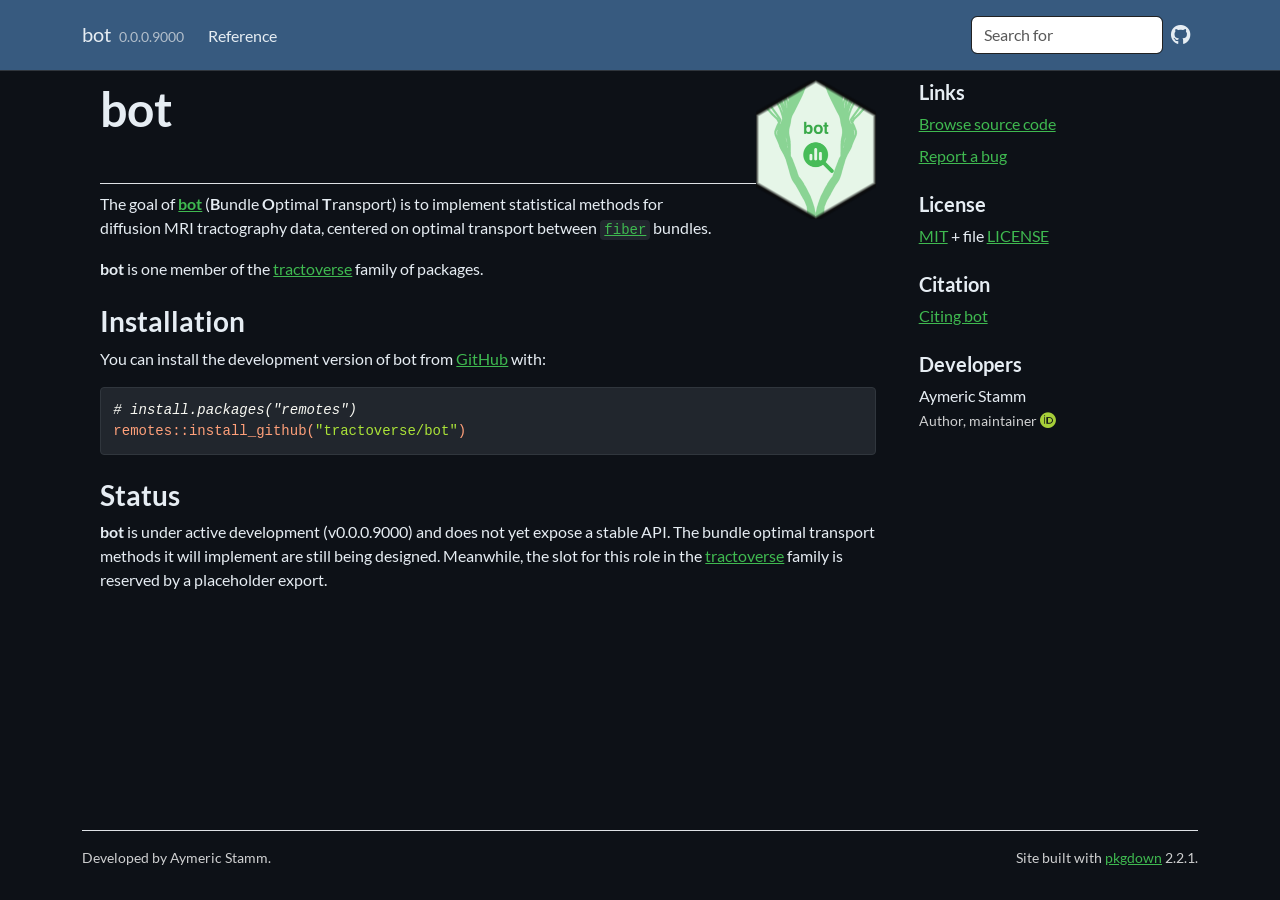
==== index.html @ 8c868c84 "Deploying to gh-pages from @ tractoverse/bot@d39c0becf7a06a088286a66fc996178bd0e850d5 🚀" ====
<!DOCTYPE html>
<!-- Generated by pkgdown: do not edit by hand --><html lang="en">
<head>
<meta charset="UTF-8">
<meta http-equiv="X-UA-Compatible" content="IE=edge">
<meta name="viewport" content="width=device-width, initial-scale=1, shrink-to-fit=no">
<title>Bundle Optimal Transport • bot</title>
<!-- favicons --><link rel="icon" type="image/png" sizes="96x96" href="favicon-96x96.png">
<link rel="icon" type="”image/svg+xml”" href="favicon.svg">
<link rel="apple-touch-icon" sizes="180x180" href="apple-touch-icon.png">
<link rel="icon" sizes="any" href="favicon.ico">
<link rel="manifest" href="site.webmanifest">
<script src="deps/jquery-3.6.0/jquery-3.6.0.min.js"></script><meta name="viewport" content="width=device-width, initial-scale=1, shrink-to-fit=no">
<link href="deps/bootstrap-5.3.8/bootstrap.min.css" rel="stylesheet">
<script src="deps/bootstrap-5.3.8/bootstrap.bundle.min.js"></script><link href="deps/font-awesome-6.5.2/css/all.min.css" rel="stylesheet">
<link href="deps/font-awesome-6.5.2/css/v4-shims.min.css" rel="stylesheet">
<script src="deps/headroom-0.11.0/headroom.min.js"></script><script src="deps/headroom-0.11.0/jQuery.headroom.min.js"></script><script src="deps/bootstrap-toc-1.0.1/bootstrap-toc.min.js"></script><script src="deps/clipboard.js-2.0.11/clipboard.min.js"></script><script src="deps/search-1.0.0/autocomplete.jquery.min.js"></script><script src="deps/search-1.0.0/fuse.min.js"></script><script src="deps/search-1.0.0/mark.min.js"></script><!-- pkgdown --><script src="pkgdown.js"></script><meta property="og:title" content="Bundle Optimal Transport">
<meta name="description" content="Statistical methods for diffusion MRI tractography data, centered on optimal transport between fiber bundles. Part of the tractoverse family of packages.">
<meta property="og:description" content="Statistical methods for diffusion MRI tractography data, centered on optimal transport between fiber bundles. Part of the tractoverse family of packages.">
<meta property="og:image" content="https://tractoverse.github.io/bot/logo.png">
<link rel="stylesheet" href="https://cdn.jsdelivr.net/npm/bootstrap-icons@1.11.3/font/bootstrap-icons.min.css">
</head>
<body>
    <a href="#main" class="visually-hidden-focusable">Skip to contents</a>


    <nav class="navbar navbar-expand-lg fixed-top bg-primary" data-bs-theme="dark" aria-label="Site navigation"><div class="container">

    <a class="navbar-brand me-2" href="index.html">bot</a>

    <small class="nav-text text-muted me-auto" data-bs-toggle="tooltip" data-bs-placement="bottom" title="">0.0.0.9000</small>


    <button class="navbar-toggler" type="button" data-bs-toggle="collapse" data-bs-target="#navbar" aria-controls="navbar" aria-expanded="false" aria-label="Toggle navigation">
      <span class="navbar-toggler-icon"></span>
    </button>

    <div id="navbar" class="collapse navbar-collapse ms-3">
      <ul class="navbar-nav me-auto">
<li class="nav-item"><a class="nav-link" href="reference/index.html">Reference</a></li>
      </ul>
<ul class="navbar-nav">
<li class="nav-item"><form class="form-inline" role="search">
 <input class="form-control" type="search" name="search-input" id="search-input" autocomplete="off" aria-label="Search site" placeholder="Search for" data-search-index="search.json">
</form></li>
<li class="nav-item"><a class="external-link nav-link" href="https://github.com/tractoverse/bot/" aria-label="GitHub"><span class="fa fab fa-github fa-lg"></span></a></li>
      </ul>
</div>


  </div>
</nav><div class="container template-home">
<div class="row">
  <main id="main" class="col-md-9"><div class="section level1">
<div class="page-header">
<img src="logo.png" class="logo" alt=""><h1 id="bot-">bot 
<a class="anchor" aria-label="anchor" href="#bot-"></a>
</h1>
</div>
<p>The goal of <a href="https://tractoverse.github.io/bot/"><strong>bot</strong></a> (<strong>B</strong>undle <strong>O</strong>ptimal <strong>T</strong>ransport) is to implement statistical methods for diffusion MRI tractography data, centered on optimal transport between <a href="https://tractoverse.github.io/fiber/" class="external-link"><code>fiber</code></a> bundles.</p>
<p><strong>bot</strong> is one member of the <a href="https://tractoverse.github.io/" class="external-link">tractoverse</a> family of packages.</p>
<div class="section level2">
<h2 id="installation">Installation<a class="anchor" aria-label="anchor" href="#installation"></a>
</h2>
<p>You can install the development version of bot from <a href="https://github.com/" class="external-link">GitHub</a> with:</p>
<div class="sourceCode" id="cb1"><pre class="downlit sourceCode r">
<code class="sourceCode R"><span><span class="co"># install.packages("remotes")</span></span>
<span><span class="fu">remotes</span><span class="fu">::</span><span class="fu">install_github</span><span class="op">(</span><span class="st">"tractoverse/bot"</span><span class="op">)</span></span></code></pre></div>
</div>
<div class="section level2">
<h2 id="status">Status<a class="anchor" aria-label="anchor" href="#status"></a>
</h2>
<p><strong>bot</strong> is under active development (v0.0.0.9000) and does not yet expose a stable API. The bundle optimal transport methods it will implement are still being designed. Meanwhile, the slot for this role in the <a href="https://tractoverse.github.io/" class="external-link">tractoverse</a> family is reserved by a placeholder export.</p>
</div>
</div>
  </main><aside class="col-md-3"><div class="links">
<h2 data-toc-skip>Links</h2>
<ul class="list-unstyled">
<li><a href="https://github.com/tractoverse/bot/" class="external-link">Browse source code</a></li>
<li><a href="https://github.com/tractoverse/bot/issues" class="external-link">Report a bug</a></li>
</ul>
</div>

<div class="license">
<h2 data-toc-skip>License</h2>
<ul class="list-unstyled">
<li>
<a href="https://opensource.org/licenses/mit-license.php" class="external-link">MIT</a> + file <a href="LICENSE-text.html">LICENSE</a>
</li>
</ul>
</div>


<div class="citation">
<h2 data-toc-skip>Citation</h2>
<ul class="list-unstyled">
<li><a href="authors.html#citation">Citing bot</a></li>
</ul>
</div>

<div class="developers">
<h2 data-toc-skip>Developers</h2>
<ul class="list-unstyled">
<li>Aymeric Stamm <br><small class="roles"> Author, maintainer </small> <a href="https://orcid.org/0000-0002-8725-3654" target="orcid.widget" aria-label="ORCID" class="external-link"><span class="fab fa-orcid orcid" aria-hidden="true"></span></a>  </li>
</ul>
</div>



  </aside>
</div>


    <footer><div class="pkgdown-footer-left">
  <p>Developed by Aymeric Stamm.</p>
</div>

<div class="pkgdown-footer-right">
  <p>Site built with <a href="https://pkgdown.r-lib.org/" class="external-link">pkgdown</a> 2.2.1.</p>
</div>

    </footer>
</div>





  </body>
</html>
---- deps/font-awesome-6.5.2/css/v4-shims.min.css ----
/*!
 * Font Awesome Free 6.5.2 by @fontawesome - https://fontawesome.com
 * License - https://fontawesome.com/license/free (Icons: CC BY 4.0, Fonts: SIL OFL 1.1, Code: MIT License)
 * Copyright 2024 Fonticons, Inc.
 */
.fa.fa-glass:before{content:"\f000"}.fa.fa-envelope-o{font-family:"Font Awesome 6 Free";font-weight:400}.fa.fa-envelope-o:before{content:"\f0e0"}.fa.fa-star-o{font-family:"Font Awesome 6 Free";font-weight:400}.fa.fa-star-o:before{content:"\f005"}.fa.fa-close:before,.fa.fa-remove:before{content:"\f00d"}.fa.fa-gear:before{content:"\f013"}.fa.fa-trash-o{font-family:"Font Awesome 6 Free";font-weight:400}.fa.fa-trash-o:before{content:"\f2ed"}.fa.fa-home:before{content:"\f015"}.fa.fa-file-o{font-family:"Font Awesome 6 Free";font-weight:400}.fa.fa-file-o:before{content:"\f15b"}.fa.fa-clock-o{font-family:"Font Awesome 6 Free";font-weight:400}.fa.fa-clock-o:before{content:"\f017"}.fa.fa-arrow-circle-o-down{font-family:"Font Awesome 6 Free";font-weight:400}.fa.fa-arrow-circle-o-down:before{content:"\f358"}.fa.fa-arrow-circle-o-up{font-family:"Font Awesome 6 Free";font-weight:400}.fa.fa-arrow-circle-o-up:before{content:"\f35b"}.fa.fa-play-circle-o{font-family:"Font Awesome 6 Free";font-weight:400}.fa.fa-play-circle-o:before{content:"\f144"}.fa.fa-repeat:before,.fa.fa-rotate-right:before{content:"\f01e"}.fa.fa-refresh:before{content:"\f021"}.fa.fa-list-alt{font-family:"Font Awesome 6 Free";font-weight:400}.fa.fa-list-alt:before{content:"\f022"}.fa.fa-dedent:before{content:"\f03b"}.fa.fa-video-camera:before{content:"\f03d"}.fa.fa-picture-o{font-family:"Font Awesome 6 Free";font-weight:400}.fa.fa-picture-o:before{content:"\f03e"}.fa.fa-photo{font-family:"Font Awesome 6 Free";font-weight:400}.fa.fa-photo:before{content:"\f03e"}.fa.fa-image{font-family:"Font Awesome 6 Free";font-weight:400}.fa.fa-image:before{content:"\f03e"}.fa.fa-map-marker:before{content:"\f3c5"}.fa.fa-pencil-square-o{font-family:"Font Awesome 6 Free";font-weight:400}.fa.fa-pencil-square-o:before{content:"\f044"}.fa.fa-edit{font-family:"Font Awesome 6 Free";font-weight:400}.fa.fa-edit:before{content:"\f044"}.fa.fa-share-square-o:before{content:"\f14d"}.fa.fa-check-square-o{font-family:"Font Awesome 6 Free";font-weight:400}.fa.fa-check-square-o:before{content:"\f14a"}.fa.fa-arrows:before{content:"\f0b2"}.fa.fa-times-circle-o{font-family:"Font Awesome 6 Free";font-weight:400}.fa.fa-times-circle-o:before{content:"\f057"}.fa.fa-check-circle-o{font-family:"Font Awesome 6 Free";font-weight:400}.fa.fa-check-circle-o:before{content:"\f058"}.fa.fa-mail-forward:before{content:"\f064"}.fa.fa-expand:before{content:"\f424"}.fa.fa-compress:before{content:"\f422"}.fa.fa-eye,.fa.fa-eye-slash{font-family:"Font Awesome 6 Free";font-weight:400}.fa.fa-warning:before{content:"\f071"}.fa.fa-calendar:before{content:"\f073"}.fa.fa-arrows-v:before{content:"\f338"}.fa.fa-arrows-h:before{content:"\f337"}.fa.fa-bar-chart-o:before,.fa.fa-bar-chart:before{content:"\e0e3"}.fa.fa-twitter-square{font-family:"Font Awesome 6 Brands";font-weight:400}.fa.fa-twitter-square:before{content:"\f081"}.fa.fa-facebook-square{font-family:"Font Awesome 6 Brands";font-weight:400}.fa.fa-facebook-square:before{content:"\f082"}.fa.fa-gears:before{content:"\f085"}.fa.fa-thumbs-o-up{font-family:"Font Awesome 6 Free";font-weight:400}.fa.fa-thumbs-o-up:before{content:"\f164"}.fa.fa-thumbs-o-down{font-family:"Font Awesome 6 Free";font-weight:400}.fa.fa-thumbs-o-down:before{content:"\f165"}.fa.fa-heart-o{font-family:"Font Awesome 6 Free";font-weight:400}.fa.fa-heart-o:before{content:"\f004"}.fa.fa-sign-out:before{content:"\f2f5"}.fa.fa-linkedin-square{font-family:"Font Awesome 6 Brands";font-weight:400}.fa.fa-linkedin-square:before{content:"\f08c"}.fa.fa-thumb-tack:before{content:"\f08d"}.fa.fa-external-link:before{content:"\f35d"}.fa.fa-sign-in:before{content:"\f2f6"}.fa.fa-github-square{font-family:"Font Awesome 6 Brands";font-weight:400}.fa.fa-github-square:before{content:"\f092"}.fa.fa-lemon-o{font-family:"Font Awesome 6 Free";font-weight:400}.fa.fa-lemon-o:before{content:"\f094"}.fa.fa-square-o{font-family:"Font Awesome 6 Free";font-weight:400}.fa.fa-square-o:before{content:"\f0c8"}.fa.fa-bookmark-o{font-family:"Font Awesome 6 Free";font-weight:400}.fa.fa-bookmark-o:before{content:"\f02e"}.fa.fa-facebook,.fa.fa-twitter{font-family:"Font Awesome 6 Brands";font-weight:400}.fa.fa-facebook:before{content:"\f39e"}.fa.fa-facebook-f{font-family:"Font Awesome 6 Brands";font-weight:400}.fa.fa-facebook-f:before{content:"\f39e"}.fa.fa-github{font-family:"Font Awesome 6 Brands";font-weight:400}.fa.fa-credit-card{font-family:"Font Awesome 6 Free";font-weight:400}.fa.fa-feed:before{content:"\f09e"}.fa.fa-hdd-o{font-family:"Font Awesome 6 Free";font-weight:400}.fa.fa-hdd-o:before{content:"\f0a0"}.fa.fa-hand-o-right{font-family:"Font Awesome 6 Free";font-weight:400}.fa.fa-hand-o-right:before{content:"\f0a4"}.fa.fa-hand-o-left{font-family:"Font Awesome 6 Free";font-weight:400}.fa.fa-hand-o-left:before{content:"\f0a5"}.fa.fa-hand-o-up{font-family:"Font Awesome 6 Free";font-weight:400}.fa.fa-hand-o-up:before{content:"\f0a6"}.fa.fa-hand-o-down{font-family:"Font Awesome 6 Free";font-weight:400}.fa.fa-hand-o-down:before{content:"\f0a7"}.fa.fa-globe:before{content:"\f57d"}.fa.fa-tasks:before{content:"\f828"}.fa.fa-arrows-alt:before{content:"\f31e"}.fa.fa-group:before{content:"\f0c0"}.fa.fa-chain:before{content:"\f0c1"}.fa.fa-cut:before{content:"\f0c4"}.fa.fa-files-o{font-family:"Font Awesome 6 Free";font-weight:400}.fa.fa-files-o:before{content:"\f0c5"}.fa.fa-floppy-o{font-family:"Font Awesome 6 Free";font-weight:400}.fa.fa-floppy-o:before{content:"\f0c7"}.fa.fa-save{font-family:"Font Awesome 6 Free";font-weight:400}.fa.fa-save:before{content:"\f0c7"}.fa.fa-navicon:before,.fa.fa-reorder:before{content:"\f0c9"}.fa.fa-magic:before{content:"\e2ca"}.fa.fa-pinterest,.fa.fa-pinterest-square{font-family:"Font Awesome 6 Brands";font-weight:400}.fa.fa-pinterest-square:before{content:"\f0d3"}.fa.fa-google-plus-square{font-family:"Font Awesome 6 Brands";font-weight:400}.fa.fa-google-plus-square:before{content:"\f0d4"}.fa.fa-google-plus{font-family:"Font Awesome 6 Brands";font-weight:400}.fa.fa-google-plus:before{content:"\f0d5"}.fa.fa-money:before{content:"\f3d1"}.fa.fa-unsorted:before{content:"\f0dc"}.fa.fa-sort-desc:before{content:"\f0dd"}.fa.fa-sort-asc:before{content:"\f0de"}.fa.fa-linkedin{font-family:"Font Awesome 6 Brands";font-weight:400}.fa.fa-linkedin:before{content:"\f0e1"}.fa.fa-rotate-left:before{content:"\f0e2"}.fa.fa-legal:before{content:"\f0e3"}.fa.fa-dashboard:before,.fa.fa-tachometer:before{content:"\f625"}.fa.fa-comment-o{font-family:"Font Awesome 6 Free";font-weight:400}.fa.fa-comment-o:before{content:"\f075"}.fa.fa-comments-o{font-family:"Font Awesome 6 Free";font-weight:400}.fa.fa-comments-o:before{content:"\f086"}.fa.fa-flash:before{content:"\f0e7"}.fa.fa-clipboard:before{content:"\f0ea"}.fa.fa-lightbulb-o{font-family:"Font Awesome 6 Free";font-weight:400}.fa.fa-lightbulb-o:before{content:"\f0eb"}.fa.fa-exchange:before{content:"\f362"}.fa.fa-cloud-download:before{content:"\f0ed"}.fa.fa-cloud-upload:before{content:"\f0ee"}.fa.fa-bell-o{font-family:"Font Awesome 6 Free";font-weight:400}.fa.fa-bell-o:before{content:"\f0f3"}.fa.fa-cutlery:before{content:"\f2e7"}.fa.fa-file-text-o{font-family:"Font Awesome 6 Free";font-weight:400}.fa.fa-file-text-o:before{content:"\f15c"}.fa.fa-building-o{font-family:"Font Awesome 6 Free";font-weight:400}.fa.fa-building-o:before{content:"\f1ad"}.fa.fa-hospital-o{font-family:"Font Awesome 6 Free";font-weight:400}.fa.fa-hospital-o:before{content:"\f0f8"}.fa.fa-tablet:before{content:"\f3fa"}.fa.fa-mobile-phone:before,.fa.fa-mobile:before{content:"\f3cd"}.fa.fa-circle-o{font-family:"Font Awesome 6 Free";font-weight:400}.fa.fa-circle-o:before{content:"\f111"}.fa.fa-mail-reply:before{content:"\f3e5"}.fa.fa-github-alt{font-family:"Font Awesome 6 Brands";font-weight:400}.fa.fa-folder-o{font-family:"Font Awesome 6 Free";font-weight:400}.fa.fa-folder-o:before{content:"\f07b"}.fa.fa-folder-open-o{font-family:"Font Awesome 6 Free";font-weight:400}.fa.fa-folder-open-o:before{content:"\f07c"}.fa.fa-smile-o{font-family:"Font Awesome 6 Free";font-weight:400}.fa.fa-smile-o:before{content:"\f118"}.fa.fa-frown-o{font-family:"Font Awesome 6 Free";font-weight:400}.fa.fa-frown-o:before{content:"\f119"}.fa.fa-meh-o{font-family:"Font Awesome 6 Free";font-weight:400}.fa.fa-meh-o:before{content:"\f11a"}.fa.fa-keyboard-o{font-family:"Font Awesome 6 Free";font-weight:400}.fa.fa-keyboard-o:before{content:"\f11c"}.fa.fa-flag-o{font-family:"Font Awesome 6 Free";font-weight:400}.fa.fa-flag-o:before{content:"\f024"}.fa.fa-mail-reply-all:before{content:"\f122"}.fa.fa-star-half-o{font-family:"Font Awesome 6 Free";font-weight:400}.fa.fa-star-half-o:before{content:"\f5c0"}.fa.fa-star-half-empty{font-family:"Font Awesome 6 Free";font-weight:400}.fa.fa-star-half-empty:before{content:"\f5c0"}.fa.fa-star-half-full{font-family:"Font Awesome 6 Free";font-weight:400}.fa.fa-star-half-full:before{content:"\f5c0"}.fa.fa-code-fork:before{content:"\f126"}.fa.fa-chain-broken:before,.fa.fa-unlink:before{content:"\f127"}.fa.fa-calendar-o{font-family:"Font Awesome 6 Free";font-weight:400}.fa.fa-calendar-o:before{content:"\f133"}.fa.fa-css3,.fa.fa-html5,.fa.fa-maxcdn{font-family:"Font Awesome 6 Brands";font-weight:400}.fa.fa-unlock-alt:before{content:"\f09c"}.fa.fa-minus-square-o{font-family:"Font Awesome 6 Free";font-weight:400}.fa.fa-minus-square-o:before{content:"\f146"}.fa.fa-level-up:before{content:"\f3bf"}.fa.fa-level-down:before{content:"\f3be"}.fa.fa-pencil-square:before{content:"\f14b"}.fa.fa-external-link-square:before{content:"\f360"}.fa.fa-compass{font-family:"Font Awesome 6 Free";font-weight:400}.fa.fa-caret-square-o-down{font-family:"Font Awesome 6 Free";font-weight:400}.fa.fa-caret-square-o-down:before{content:"\f150"}.fa.fa-toggle-down{font-family:"Font Awesome 6 Free";font-weight:400}.fa.fa-toggle-down:before{content:"\f150"}.fa.fa-caret-square-o-up{font-family:"Font Awesome 6 Free";font-weight:400}.fa.fa-caret-square-o-up:before{content:"\f151"}.fa.fa-toggle-up{font-family:"Font Awesome 6 Free";font-weight:400}.fa.fa-toggle-up:before{content:"\f151"}.fa.fa-caret-square-o-right{font-family:"Font Awesome 6 Free";font-weight:400}.fa.fa-caret-square-o-right:before{content:"\f152"}.fa.fa-toggle-right{font-family:"Font Awesome 6 Free";font-weight:400}.fa.fa-toggle-right:before{content:"\f152"}.fa.fa-eur:before,.fa.fa-euro:before{content:"\f153"}.fa.fa-gbp:before{content:"\f154"}.fa.fa-dollar:before,.fa.fa-usd:before{content:"\24"}.fa.fa-inr:before,.fa.fa-rupee:before{content:"\e1bc"}.fa.fa-cny:before,.fa.fa-jpy:before,.fa.fa-rmb:before,.fa.fa-yen:before{content:"\f157"}.fa.fa-rouble:before,.fa.fa-rub:before,.fa.fa-ruble:before{content:"\f158"}.fa.fa-krw:before,.fa.fa-won:before{content:"\f159"}.fa.fa-bitcoin,.fa.fa-btc{font-family:"Font Awesome 6 Brands";font-weight:400}.fa.fa-bitcoin:before{content:"\f15a"}.fa.fa-file-text:before{content:"\f15c"}.fa.fa-sort-alpha-asc:before{content:"\f15d"}.fa.fa-sort-alpha-desc:before{content:"\f881"}.fa.fa-sort-amount-asc:before{content:"\f884"}.fa.fa-sort-amount-desc:before{content:"\f160"}.fa.fa-sort-numeric-asc:before{content:"\f162"}.fa.fa-sort-numeric-desc:before{content:"\f886"}.fa.fa-youtube-square{font-family:"Font Awesome 6 Brands";font-weight:400}.fa.fa-youtube-square:before{content:"\f431"}.fa.fa-xing,.fa.fa-xing-square,.fa.fa-youtube{font-family:"Font Awesome 6 Brands";font-weight:400}.fa.fa-xing-square:before{content:"\f169"}.fa.fa-youtube-play{font-family:"Font Awesome 6 Brands";font-weight:400}.fa.fa-youtube-play:before{content:"\f167"}.fa.fa-adn,.fa.fa-bitbucket,.fa.fa-bitbucket-square,.fa.fa-dropbox,.fa.fa-flickr,.fa.fa-instagram,.fa.fa-stack-overflow{font-family:"Font Awesome 6 Brands";font-weight:400}.fa.fa-bitbucket-square:before{content:"\f171"}.fa.fa-tumblr,.fa.fa-tumblr-square{font-family:"Font Awesome 6 Brands";font-weight:400}.fa.fa-tumblr-square:before{content:"\f174"}.fa.fa-long-arrow-down:before{content:"\f309"}.fa.fa-long-arrow-up:before{content:"\f30c"}.fa.fa-long-arrow-left:before{content:"\f30a"}.fa.fa-long-arrow-right:before{content:"\f30b"}.fa.fa-android,.fa.fa-apple,.fa.fa-dribbble,.fa.fa-foursquare,.fa.fa-gittip,.fa.fa-gratipay,.fa.fa-linux,.fa.fa-skype,.fa.fa-trello,.fa.fa-windows{font-family:"Font Awesome 6 Brands";font-weight:400}.fa.fa-gittip:before{content:"\f184"}.fa.fa-sun-o{font-family:"Font Awesome 6 Free";font-weight:400}.fa.fa-sun-o:before{content:"\f185"}.fa.fa-moon-o{font-family:"Font Awesome 6 Free";font-weight:400}.fa.fa-moon-o:before{content:"\f186"}.fa.fa-pagelines,.fa.fa-renren,.fa.fa-stack-exchange,.fa.fa-vk,.fa.fa-weibo{font-family:"Font Awesome 6 Brands";font-weight:400}.fa.fa-arrow-circle-o-right{font-family:"Font Awesome 6 Free";font-weight:400}.fa.fa-arrow-circle-o-right:before{content:"\f35a"}.fa.fa-arrow-circle-o-left{font-family:"Font Awesome 6 Free";font-weight:400}.fa.fa-arrow-circle-o-left:before{content:"\f359"}.fa.fa-caret-square-o-left{font-family:"Font Awesome 6 Free";font-weight:400}.fa.fa-caret-square-o-left:before{content:"\f191"}.fa.fa-toggle-left{font-family:"Font Awesome 6 Free";font-weight:400}.fa.fa-toggle-left:before{content:"\f191"}.fa.fa-dot-circle-o{font-family:"Font Awesome 6 Free";font-weight:400}.fa.fa-dot-circle-o:before{content:"\f192"}.fa.fa-vimeo-square{font-family:"Font Awesome 6 Brands";font-weight:400}.fa.fa-vimeo-square:before{content:"\f194"}.fa.fa-try:before,.fa.fa-turkish-lira:before{content:"\e2bb"}.fa.fa-plus-square-o{font-family:"Font Awesome 6 Free";font-weight:400}.fa.fa-plus-square-o:before{content:"\f0fe"}.fa.fa-openid,.fa.fa-slack,.fa.fa-wordpress{font-family:"Font Awesome 6 Brands";font-weight:400}.fa.fa-bank:before,.fa.fa-institution:before{content:"\f19c"}.fa.fa-mortar-board:before{content:"\f19d"}.fa.fa-google,.fa.fa-reddit,.fa.fa-reddit-square,.fa.fa-yahoo{font-family:"Font Awesome 6 Brands";font-weight:400}.fa.fa-reddit-square:before{content:"\f1a2"}.fa.fa-behance,.fa.fa-behance-square,.fa.fa-delicious,.fa.fa-digg,.fa.fa-drupal,.fa.fa-joomla,.fa.fa-pied-piper-alt,.fa.fa-pied-piper-pp,.fa.fa-stumbleupon,.fa.fa-stumbleupon-circle{font-family:"Font Awesome 6 Brands";font-weight:400}.fa.fa-behance-square:before{content:"\f1b5"}.fa.fa-steam,.fa.fa-steam-square{font-family:"Font Awesome 6 Brands";font-weight:400}.fa.fa-steam-square:before{content:"\f1b7"}.fa.fa-automobile:before{content:"\f1b9"}.fa.fa-cab:before{content:"\f1ba"}.fa.fa-deviantart,.fa.fa-soundcloud,.fa.fa-spotify{font-family:"Font Awesome 6 Brands";font-weight:400}.fa.fa-file-pdf-o{font-family:"Font Awesome 6 Free";font-weight:400}.fa.fa-file-pdf-o:before{content:"\f1c1"}.fa.fa-file-word-o{font-family:"Font Awesome 6 Free";font-weight:400}.fa.fa-file-word-o:before{content:"\f1c2"}.fa.fa-file-excel-o{font-family:"Font Awesome 6 Free";font-weight:400}.fa.fa-file-excel-o:before{content:"\f1c3"}.fa.fa-file-powerpoint-o{font-family:"Font Awesome 6 Free";font-weight:400}.fa.fa-file-powerpoint-o:before{content:"\f1c4"}.fa.fa-file-image-o{font-family:"Font Awesome 6 Free";font-weight:400}.fa.fa-file-image-o:before{content:"\f1c5"}.fa.fa-file-photo-o{font-family:"Font Awesome 6 Free";font-weight:400}.fa.fa-file-photo-o:before{content:"\f1c5"}.fa.fa-file-picture-o{font-family:"Font Awesome 6 Free";font-weight:400}.fa.fa-file-picture-o:before{content:"\f1c5"}.fa.fa-file-archive-o{font-family:"Font Awesome 6 Free";font-weight:400}.fa.fa-file-archive-o:before{content:"\f1c6"}.fa.fa-file-zip-o{font-family:"Font Awesome 6 Free";font-weight:400}.fa.fa-file-zip-o:before{content:"\f1c6"}.fa.fa-file-audio-o{font-family:"Font Awesome 6 Free";font-weight:400}.fa.fa-file-audio-o:before{content:"\f1c7"}.fa.fa-file-sound-o{font-family:"Font Awesome 6 Free";font-weight:400}.fa.fa-file-sound-o:before{content:"\f1c7"}.fa.fa-file-video-o{font-family:"Font Awesome 6 Free";font-weight:400}.fa.fa-file-video-o:before{content:"\f1c8"}.fa.fa-file-movie-o{font-family:"Font Awesome 6 Free";font-weight:400}.fa.fa-file-movie-o:before{content:"\f1c8"}.fa.fa-file-code-o{font-family:"Font Awesome 6 Free";font-weight:400}.fa.fa-file-code-o:before{content:"\f1c9"}.fa.fa-codepen,.fa.fa-jsfiddle,.fa.fa-vine{font-family:"Font Awesome 6 Brands";font-weight:400}.fa.fa-life-bouy:before,.fa.fa-life-buoy:before,.fa.fa-life-saver:before,.fa.fa-support:before{content:"\f1cd"}.fa.fa-circle-o-notch:before{content:"\f1ce"}.fa.fa-ra,.fa.fa-rebel{font-family:"Font Awesome 6 Brands";font-weight:400}.fa.fa-ra:before{content:"\f1d0"}.fa.fa-resistance{font-family:"Font Awesome 6 Brands";font-weight:400}.fa.fa-resistance:before{content:"\f1d0"}.fa.fa-empire,.fa.fa-ge{font-family:"Font Awesome 6 Brands";font-weight:400}.fa.fa-ge:before{content:"\f1d1"}.fa.fa-git-square{font-family:"Font Awesome 6 Brands";font-weight:400}.fa.fa-git-square:before{content:"\f1d2"}.fa.fa-git,.fa.fa-hacker-news,.fa.fa-y-combinator-square{font-family:"Font Awesome 6 Brands";font-weight:400}.fa.fa-y-combinator-square:before{content:"\f1d4"}.fa.fa-yc-square{font-family:"Font Awesome 6 Brands";font-weight:400}.fa.fa-yc-square:before{content:"\f1d4"}.fa.fa-qq,.fa.fa-tencent-weibo,.fa.fa-wechat,.fa.fa-weixin{font-family:"Font Awesome 6 Brands";font-weight:400}.fa.fa-wechat:before{content:"\f1d7"}.fa.fa-send:before{content:"\f1d8"}.fa.fa-paper-plane-o{font-family:"Font Awesome 6 Free";font-weight:400}.fa.fa-paper-plane-o:before{content:"\f1d8"}.fa.fa-send-o{font-family:"Font Awesome 6 Free";font-weight:400}.fa.fa-send-o:before{content:"\f1d8"}.fa.fa-circle-thin{font-family:"Font Awesome 6 Free";font-weight:400}.fa.fa-circle-thin:before{content:"\f111"}.fa.fa-header:before{content:"\f1dc"}.fa.fa-futbol-o{font-family:"Font Awesome 6 Free";font-weight:400}.fa.fa-futbol-o:before{content:"\f1e3"}.fa.fa-soccer-ball-o{font-family:"Font Awesome 6 Free";font-weight:400}.fa.fa-soccer-ball-o:before{content:"\f1e3"}.fa.fa-slideshare,.fa.fa-twitch,.fa.fa-yelp{font-family:"Font Awesome 6 Brands";font-weight:400}.fa.fa-newspaper-o{font-family:"Font Awesome 6 Free";font-weight:400}.fa.fa-newspaper-o:before{content:"\f1ea"}.fa.fa-cc-amex,.fa.fa-cc-discover,.fa.fa-cc-mastercard,.fa.fa-cc-paypal,.fa.fa-cc-stripe,.fa.fa-cc-visa,.fa.fa-google-wallet,.fa.fa-paypal{font-family:"Font Awesome 6 Brands";font-weight:400}.fa.fa-bell-slash-o{font-family:"Font Awesome 6 Free";font-weight:400}.fa.fa-bell-slash-o:before{content:"\f1f6"}.fa.fa-trash:before{content:"\f2ed"}.fa.fa-copyright{font-family:"Font Awesome 6 Free";font-weight:400}.fa.fa-eyedropper:before{content:"\f1fb"}.fa.fa-area-chart:before{content:"\f1fe"}.fa.fa-pie-chart:before{content:"\f200"}.fa.fa-line-chart:before{content:"\f201"}.fa.fa-lastfm,.fa.fa-lastfm-square{font-family:"Font Awesome 6 Brands";font-weight:400}.fa.fa-lastfm-square:before{content:"\f203"}.fa.fa-angellist,.fa.fa-ioxhost{font-family:"Font Awesome 6 Brands";font-weight:400}.fa.fa-cc{font-family:"Font Awesome 6 Free";font-weight:400}.fa.fa-cc:before{content:"\f20a"}.fa.fa-ils:before,.fa.fa-shekel:before,.fa.fa-sheqel:before{content:"\f20b"}.fa.fa-buysellads,.fa.fa-connectdevelop,.fa.fa-dashcube,.fa.fa-forumbee,.fa.fa-leanpub,.fa.fa-sellsy,.fa.fa-shirtsinbulk,.fa.fa-simplybuilt,.fa.fa-skyatlas{font-family:"Font Awesome 6 Brands";font-weight:400}.fa.fa-diamond{font-family:"Font Awesome 6 Free";font-weight:400}.fa.fa-diamond:before{content:"\f3a5"}.fa.fa-intersex:before,.fa.fa-transgender:before{content:"\f224"}.fa.fa-transgender-alt:before{content:"\f225"}.fa.fa-facebook-official{font-family:"Font Awesome 6 Brands";font-weight:400}.fa.fa-facebook-official:before{content:"\f09a"}.fa.fa-pinterest-p,.fa.fa-whatsapp{font-family:"Font Awesome 6 Brands";font-weight:400}.fa.fa-hotel:before{content:"\f236"}.fa.fa-medium,.fa.fa-viacoin,.fa.fa-y-combinator,.fa.fa-yc{font-family:"Font Awesome 6 Brands";font-weight:400}.fa.fa-yc:before{content:"\f23b"}.fa.fa-expeditedssl,.fa.fa-opencart,.fa.fa-optin-monster{font-family:"Font Awesome 6 Brands";font-weight:400}.fa.fa-battery-4:before,.fa.fa-battery:before{content:"\f240"}.fa.fa-battery-3:before{content:"\f241"}.fa.fa-battery-2:before{content:"\f242"}.fa.fa-battery-1:before{content:"\f243"}.fa.fa-battery-0:before{content:"\f244"}.fa.fa-object-group,.fa.fa-object-ungroup,.fa.fa-sticky-note-o{font-family:"Font Awesome 6 Free";font-weight:400}.fa.fa-sticky-note-o:before{content:"\f249"}.fa.fa-cc-diners-club,.fa.fa-cc-jcb{font-family:"Font Awesome 6 Brands";font-weight:400}.fa.fa-clone{font-family:"Font Awesome 6 Free";font-weight:400}.fa.fa-hourglass-o:before{content:"\f254"}.fa.fa-hourglass-1:before{content:"\f251"}.fa.fa-hourglass-2:before{content:"\f252"}.fa.fa-hourglass-3:before{content:"\f253"}.fa.fa-hand-rock-o{font-family:"Font Awesome 6 Free";font-weight:400}.fa.fa-hand-rock-o:before{content:"\f255"}.fa.fa-hand-grab-o{font-family:"Font Awesome 6 Free";font-weight:400}.fa.fa-hand-grab-o:before{content:"\f255"}.fa.fa-hand-paper-o{font-family:"Font Awesome 6 Free";font-weight:400}.fa.fa-hand-paper-o:before{content:"\f256"}.fa.fa-hand-stop-o{font-family:"Font Awesome 6 Free";font-weight:400}.fa.fa-hand-stop-o:before{content:"\f256"}.fa.fa-hand-scissors-o{font-family:"Font Awesome 6 Free";font-weight:400}.fa.fa-hand-scissors-o:before{content:"\f257"}.fa.fa-hand-lizard-o{font-family:"Font Awesome 6 Free";font-weight:400}.fa.fa-hand-lizard-o:before{content:"\f258"}.fa.fa-hand-spock-o{font-family:"Font Awesome 6 Free";font-weight:400}.fa.fa-hand-spock-o:before{content:"\f259"}.fa.fa-hand-pointer-o{font-family:"Font Awesome 6 Free";font-weight:400}.fa.fa-hand-pointer-o:before{content:"\f25a"}.fa.fa-hand-peace-o{font-family:"Font Awesome 6 Free";font-weight:400}.fa.fa-hand-peace-o:before{content:"\f25b"}.fa.fa-registered{font-family:"Font Awesome 6 Free";font-weight:400}.fa.fa-creative-commons,.fa.fa-gg,.fa.fa-gg-circle,.fa.fa-odnoklassniki,.fa.fa-odnoklassniki-square{font-family:"Font Awesome 6 Brands";font-weight:400}.fa.fa-odnoklassniki-square:before{content:"\f264"}.fa.fa-chrome,.fa.fa-firefox,.fa.fa-get-pocket,.fa.fa-internet-explorer,.fa.fa-opera,.fa.fa-safari,.fa.fa-wikipedia-w{font-family:"Font Awesome 6 Brands";font-weight:400}.fa.fa-television:before{content:"\f26c"}.fa.fa-500px,.fa.fa-amazon,.fa.fa-contao{font-family:"Font Awesome 6 Brands";font-weight:400}.fa.fa-calendar-plus-o{font-family:"Font Awesome 6 Free";font-weight:400}.fa.fa-calendar-plus-o:before{content:"\f271"}.fa.fa-calendar-minus-o{font-family:"Font Awesome 6 Free";font-weight:400}.fa.fa-calendar-minus-o:before{content:"\f272"}.fa.fa-calendar-times-o{font-family:"Font Awesome 6 Free";font-weight:400}.fa.fa-calendar-times-o:before{content:"\f273"}.fa.fa-calendar-check-o{font-family:"Font Awesome 6 Free";font-weight:400}.fa.fa-calendar-check-o:before{content:"\f274"}.fa.fa-map-o{font-family:"Font Awesome 6 Free";font-weight:400}.fa.fa-map-o:before{content:"\f279"}.fa.fa-commenting:before{content:"\f4ad"}.fa.fa-commenting-o{font-family:"Font Awesome 6 Free";font-weight:400}.fa.fa-commenting-o:before{content:"\f4ad"}.fa.fa-houzz,.fa.fa-vimeo{font-family:"Font Awesome 6 Brands";font-weight:400}.fa.fa-vimeo:before{content:"\f27d"}.fa.fa-black-tie,.fa.fa-edge,.fa.fa-fonticons,.fa.fa-reddit-alien{font-family:"Font Awesome 6 Brands";font-weight:400}.fa.fa-credit-card-alt:before{content:"\f09d"}.fa.fa-codiepie,.fa.fa-fort-awesome,.fa.fa-mixcloud,.fa.fa-modx,.fa.fa-product-hunt,.fa.fa-scribd,.fa.fa-usb{font-family:"Font Awesome 6 Brands";font-weight:400}.fa.fa-pause-circle-o{font-family:"Font Awesome 6 Free";font-weight:400}.fa.fa-pause-circle-o:before{content:"\f28b"}.fa.fa-stop-circle-o{font-family:"Font Awesome 6 Free";font-weight:400}.fa.fa-stop-circle-o:before{content:"\f28d"}.fa.fa-bluetooth,.fa.fa-bluetooth-b,.fa.fa-envira,.fa.fa-gitlab,.fa.fa-wheelchair-alt,.fa.fa-wpbeginner,.fa.fa-wpforms{font-family:"Font Awesome 6 Brands";font-weight:400}.fa.fa-wheelchair-alt:before{content:"\f368"}.fa.fa-question-circle-o{font-family:"Font Awesome 6 Free";font-weight:400}.fa.fa-question-circle-o:before{content:"\f059"}.fa.fa-volume-control-phone:before{content:"\f2a0"}.fa.fa-asl-interpreting:before{content:"\f2a3"}.fa.fa-deafness:before,.fa.fa-hard-of-hearing:before{content:"\f2a4"}.fa.fa-glide,.fa.fa-glide-g{font-family:"Font Awesome 6 Brands";font-weight:400}.fa.fa-signing:before{content:"\f2a7"}.fa.fa-viadeo,.fa.fa-viadeo-square{font-family:"Font Awesome 6 Brands";font-weight:400}.fa.fa-viadeo-square:before{content:"\f2aa"}.fa.fa-snapchat,.fa.fa-snapchat-ghost{font-family:"Font Awesome 6 Brands";font-weight:400}.fa.fa-snapchat-ghost:before{content:"\f2ab"}.fa.fa-snapchat-square{font-family:"Font Awesome 6 Brands";font-weight:400}.fa.fa-snapchat-square:before{content:"\f2ad"}.fa.fa-first-order,.fa.fa-google-plus-official,.fa.fa-pied-piper,.fa.fa-themeisle,.fa.fa-yoast{font-family:"Font Awesome 6 Brands";font-weight:400}.fa.fa-google-plus-official:before{content:"\f2b3"}.fa.fa-google-plus-circle{font-family:"Font Awesome 6 Brands";font-weight:400}.fa.fa-google-plus-circle:before{content:"\f2b3"}.fa.fa-fa,.fa.fa-font-awesome{font-family:"Font Awesome 6 Brands";font-weight:400}.fa.fa-fa:before{content:"\f2b4"}.fa.fa-handshake-o{font-family:"Font Awesome 6 Free";font-weight:400}.fa.fa-handshake-o:before{content:"\f2b5"}.fa.fa-envelope-open-o{font-family:"Font Awesome 6 Free";font-weight:400}.fa.fa-envelope-open-o:before{content:"\f2b6"}.fa.fa-linode{font-family:"Font Awesome 6 Brands";font-weight:400}.fa.fa-address-book-o{font-family:"Font Awesome 6 Free";font-weight:400}.fa.fa-address-book-o:before{content:"\f2b9"}.fa.fa-vcard:before{content:"\f2bb"}.fa.fa-address-card-o{font-family:"Font Awesome 6 Free";font-weight:400}.fa.fa-address-card-o:before{content:"\f2bb"}.fa.fa-vcard-o{font-family:"Font Awesome 6 Free";font-weight:400}.fa.fa-vcard-o:before{content:"\f2bb"}.fa.fa-user-circle-o{font-family:"Font Awesome 6 Free";font-weight:400}.fa.fa-user-circle-o:before{content:"\f2bd"}.fa.fa-user-o{font-family:"Font Awesome 6 Free";font-weight:400}.fa.fa-user-o:before{content:"\f007"}.fa.fa-id-badge{font-family:"Font Awesome 6 Free";font-weight:400}.fa.fa-drivers-license:before{content:"\f2c2"}.fa.fa-id-card-o{font-family:"Font Awesome 6 Free";font-weight:400}.fa.fa-id-card-o:before{content:"\f2c2"}.fa.fa-drivers-license-o{font-family:"Font Awesome 6 Free";font-weight:400}.fa.fa-drivers-license-o:before{content:"\f2c2"}.fa.fa-free-code-camp,.fa.fa-quora,.fa.fa-telegram{font-family:"Font Awesome 6 Brands";font-weight:400}.fa.fa-thermometer-4:before,.fa.fa-thermometer:before{content:"\f2c7"}.fa.fa-thermometer-3:before{content:"\f2c8"}.fa.fa-thermometer-2:before{content:"\f2c9"}.fa.fa-thermometer-1:before{content:"\f2ca"}.fa.fa-thermometer-0:before{content:"\f2cb"}.fa.fa-bathtub:before,.fa.fa-s15:before{content:"\f2cd"}.fa.fa-window-maximize,.fa.fa-window-restore{font-family:"Font Awesome 6 Free";font-weight:400}.fa.fa-times-rectangle:before{content:"\f410"}.fa.fa-window-close-o{font-family:"Font Awesome 6 Free";font-weight:400}.fa.fa-window-close-o:before{content:"\f410"}.fa.fa-times-rectangle-o{font-family:"Font Awesome 6 Free";font-weight:400}.fa.fa-times-rectangle-o:before{content:"\f410"}.fa.fa-bandcamp,.fa.fa-eercast,.fa.fa-etsy,.fa.fa-grav,.fa.fa-imdb,.fa.fa-ravelry{font-family:"Font Awesome 6 Brands";font-weight:400}.fa.fa-eercast:before{content:"\f2da"}.fa.fa-snowflake-o{font-family:"Font Awesome 6 Free";font-weight:400}.fa.fa-snowflake-o:before{content:"\f2dc"}.fa.fa-meetup,.fa.fa-superpowers,.fa.fa-wpexplorer{font-family:"Font Awesome 6 Brands";font-weight:400}
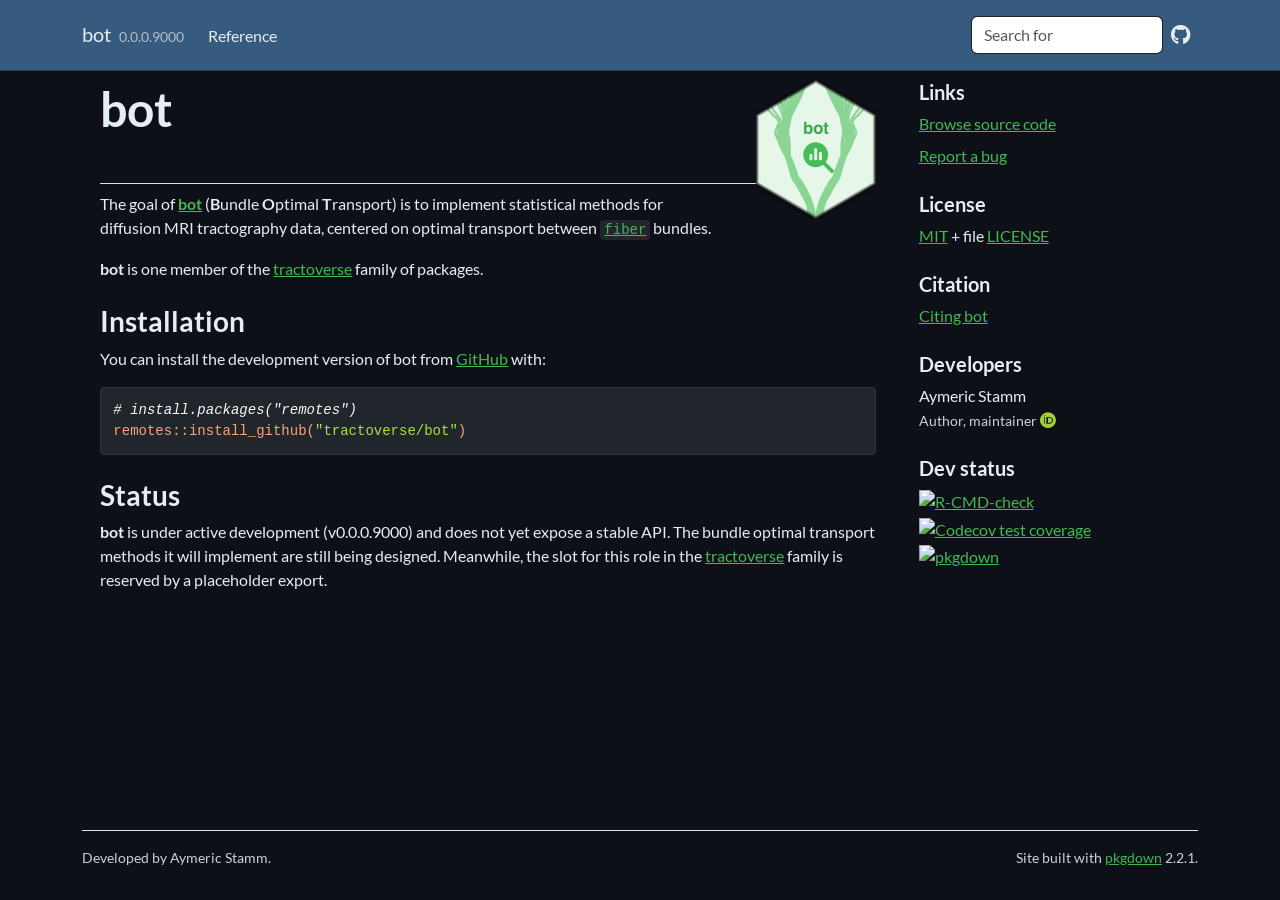
==== commit 11a3a4e6: "Deploying to gh-pages from @ tractoverse/bot@f1e7acde3ebb7753e3619df0ae04b7bea42a59e5 🚀" ====
--- a/index.html
+++ b/index.html
@@ -57,6 +57,8 @@
 <a class="anchor" aria-label="anchor" href="#bot-"></a>
 </h1>
 </div>
+<!-- badges: start -->
+
 <p>The goal of <a href="https://tractoverse.github.io/bot/"><strong>bot</strong></a> (<strong>B</strong>undle <strong>O</strong>ptimal <strong>T</strong>ransport) is to implement statistical methods for diffusion MRI tractography data, centered on optimal transport between <a href="https://tractoverse.github.io/fiber/" class="external-link"><code>fiber</code></a> bundles.</p>
 <p><strong>bot</strong> is one member of the <a href="https://tractoverse.github.io/" class="external-link">tractoverse</a> family of packages.</p>
 <div class="section level2">
@@ -105,7 +107,14 @@
 </ul>
 </div>
 
-
+<div class="dev-status">
+<h2 data-toc-skip>Dev status</h2>
+<ul class="list-unstyled">
+<li><a href="https://github.com/tractoverse/bot/actions/workflows/R-CMD-check.yaml" class="external-link"><img src="https://github.com/tractoverse/bot/actions/workflows/R-CMD-check.yaml/badge.svg" alt="R-CMD-check"></a></li>
+<li><a href="https://app.codecov.io/gh/tractoverse/bot" class="external-link"><img src="https://codecov.io/gh/tractoverse/bot/graph/badge.svg" alt="Codecov test coverage"></a></li>
+<li><a href="https://github.com/tractoverse/bot/actions/workflows/pkgdown.yaml" class="external-link"><img src="https://github.com/tractoverse/bot/actions/workflows/pkgdown.yaml/badge.svg" alt="pkgdown"></a></li>
+</ul>
+</div>
 
   </aside>
 </div>
